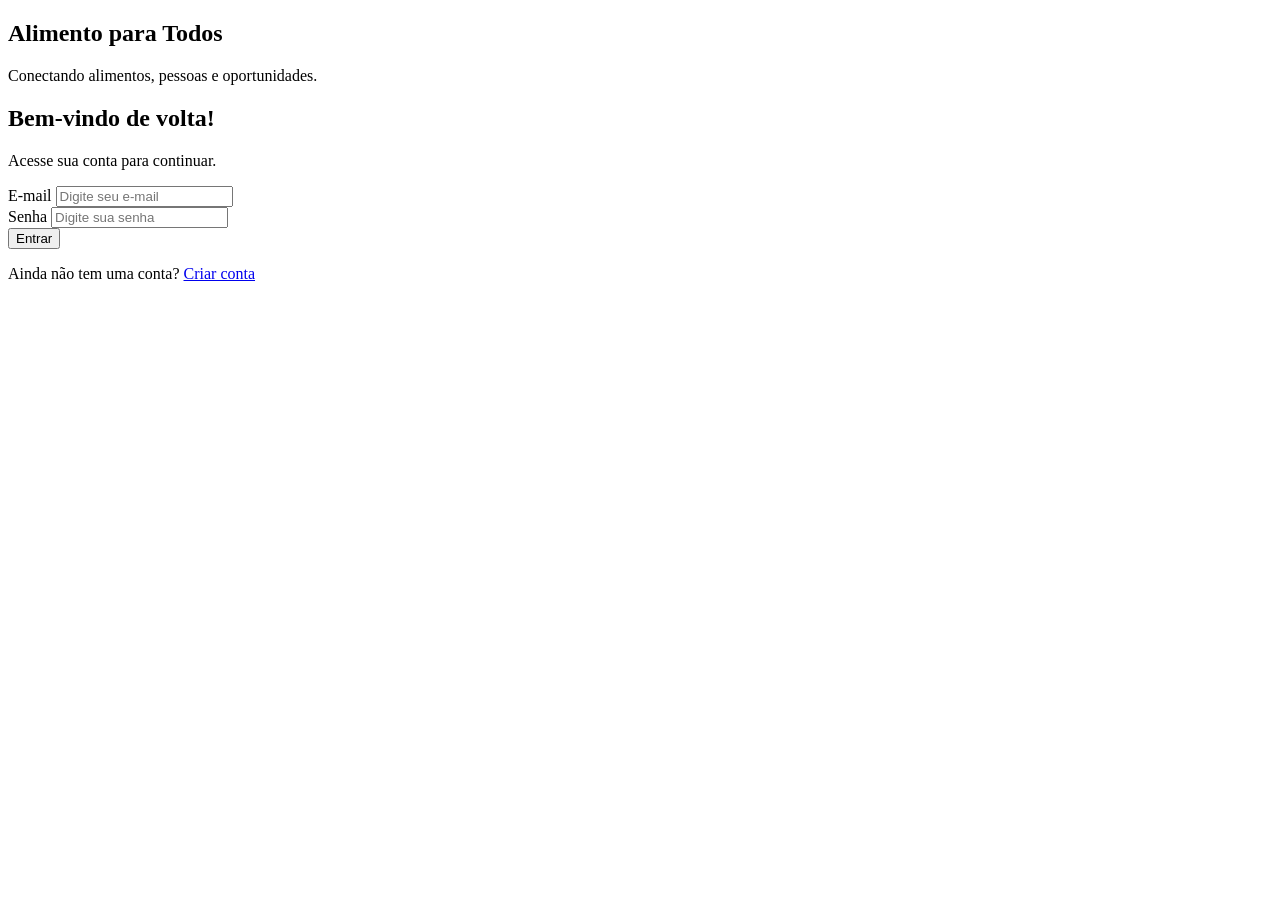
==== index.html @ 30878cf6 "Move páginas HTML para a raiz e para as pastas de perfil Co-Authored-By: Claude Opus 5.5 <noreply@an" ====
<!DOCTYPE html>
<html lang="pt-br">

<head>
    <meta charset="UTF-8">
    <meta name="viewport" content="width=device-width, initial-scale=1.0">

    <title>Login | Alimento para Todos</title>

    <link rel="preconnect" href="https://fonts.googleapis.com">
    <link rel="preconnect" href="https://fonts.gstatic.com" crossorigin>

    <link href="https://fonts.googleapis.com/css2?family=Inter:wght@400;500;600;700&family=Poppins:wght@400;500;600;700&display=swap" rel="stylesheet">

    <link rel="stylesheet" href="../css/style.css">
    <link rel="stylesheet" href="../css/login.css">

</head>

<body>

    <main class="login-container">

        <section class="login-card">

            <div class="logo">
                <h1>Alimento para Todos</h1>
                <p>Conectando alimentos, pessoas e oportunidades.</p>
            </div>

            <div class="login-titulo">
                <h2>Bem-vindo de volta!</h2>
                <p>Acesse sua conta para continuar.</p>
            </div>

            <form action="#" method="POST">

                <div class="campo">
                    <label for="email">E-mail</label>
                    <input
                        type="email"
                        id="email"
                        name="email"
                        placeholder="Digite seu e-mail"
                        required
                    >
                </div>

                <div class="campo">
                    <label for="senha">Senha</label>
                    <input
                        type="password"
                        id="senha"
                        name="senha"
                        placeholder="Digite sua senha"
                        required
                    >
                </div>

                <button type="submit" class="btn-entrar">
                    Entrar
                </button>

            </form>

            <div class="login-cadastro">
                <p>
                    Ainda não tem uma conta?
                    <a href="cadastro.html">Criar conta</a>
                </p>
            </div>

        </section>

    </main>

</body>

</html>
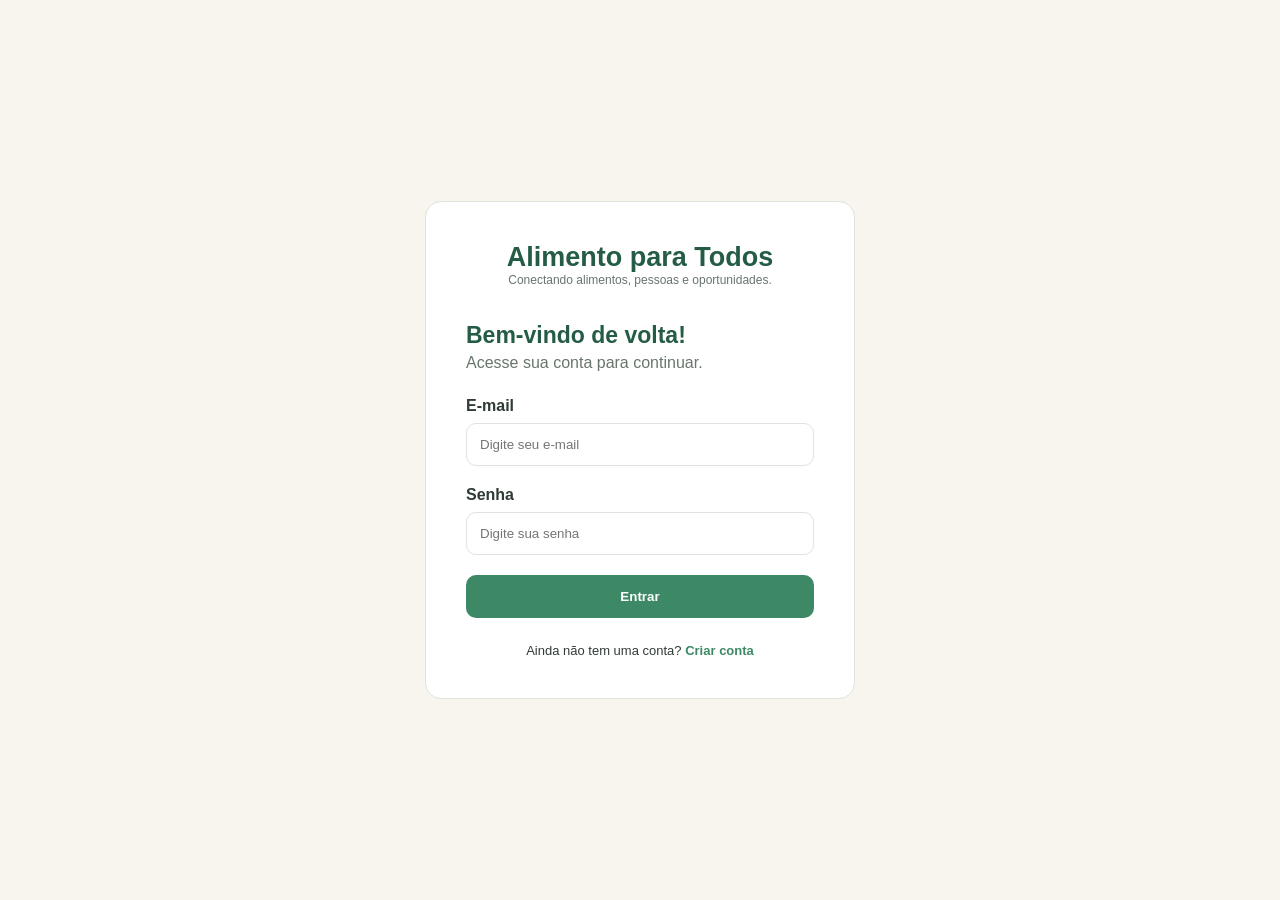
==== commit 1b31d738: "Corrige caminhos dos HTML e prepara páginas para os scripts Co-Authored-By: Claude Opus 5.5 <noreply" ====
--- a/index.html
+++ b/index.html
@@ -13,12 +13,12 @@
 
     <link href="https://fonts.googleapis.com/css2?family=Inter:wght@400;500;600;700&family=Poppins:wght@400;500;600;700&display=swap" rel="stylesheet">
 
-    <link rel="stylesheet" href="../css/style.css">
-    <link rel="stylesheet" href="../css/login.css">
+    <link rel="stylesheet" href="assets/css/style.css">
+    <link rel="stylesheet" href="assets/css/login.css">
 
 </head>
 
-<body>
+<body data-area="publica">
 
     <main class="login-container">
 
@@ -34,7 +34,9 @@
                 <p>Acesse sua conta para continuar.</p>
             </div>
 
-            <form action="#" method="POST">
+            <form id="form-login" action="#" method="POST">
+
+                <p class="mensagem" id="mensagem" role="alert"></p>
 
                 <div class="campo">
                     <label for="email">E-mail</label>
@@ -43,6 +45,7 @@
                         id="email"
                         name="email"
                         placeholder="Digite seu e-mail"
+                        autocomplete="email"
                         required
                     >
                 </div>
@@ -54,6 +57,7 @@
                         id="senha"
                         name="senha"
                         placeholder="Digite sua senha"
+                        autocomplete="current-password"
                         required
                     >
                 </div>
@@ -75,6 +79,11 @@
 
     </main>
 
+    <script src="assets/js/utils.js"></script>
+    <script src="assets/js/api.js"></script>
+    <script src="assets/js/auth.js"></script>
+    <script src="assets/js/paginas/login.js"></script>
+
 </body>
 
 </html>
--- a/assets/css/style.css
+++ b/assets/css/style.css
@@ -0,0 +1,47 @@
+
+:root {
+
+    --verde-principal: #245C45;
+    --verde-natural: #3D8965;
+    --verde-suave: #A8CDB2;
+    --verde-claro: #EAF2E9;
+
+    --creme: #F7F5ED;
+    --branco: #FFFFFF;
+
+    --texto-principal: #303B34;
+    --texto-secundario: #68756C;
+
+    --borda: #DDE5DC;
+
+    --fonte-titulo: 'Poppins', sans-serif;
+    --fonte-texto: 'Inter', sans-serif;
+
+}
+
+* {
+    margin: 0;
+    padding: 0;
+    box-sizing: border-box;
+}
+
+body {
+    font-family: var(--fonte-texto);
+    background-color: var(--creme);
+    color: var(--texto-principal);
+}
+
+
+h1, h2, h3, h4 {
+    font-family: var(--fonte-titulo);
+    color: var(--verde-principal);
+}
+
+a {
+    color: var(--verde-natural);
+    text-decoration: none;
+}
+
+a:hover {
+    color: var(--verde-principal);
+}
--- a/assets/css/login.css
+++ b/assets/css/login.css
@@ -0,0 +1,118 @@
+
+.login-container {
+    min-height: 100vh;
+
+    display: flex;
+    align-items: center;
+    justify-content: center;
+
+    padding: 20px;
+}
+
+.login-card {
+    width: 100%;
+    max-width: 430px;
+
+    background-color: var(--branco);
+
+    padding: 40px;
+
+    border: 1px solid var(--borda);
+    border-radius: 16px;
+}
+
+.logo {
+    text-align: center;
+    margin-bottom: 35px;
+}
+
+.logo h1 {
+    font-size: 27px;
+    font-weight: 700;
+}
+
+.logo p {
+    color: var(--texto-secundario);
+    font-size: 12px;
+}
+
+.login-titulo {
+    margin-bottom: 25px;
+}
+
+.login-titulo h2 {
+    font-size: 23px;
+    margin-bottom: 5px;
+}
+
+.login-titulo p {
+    color: var(--texto-secundario);
+}
+
+.campo {
+    margin-bottom: 20px;
+}
+
+.campo label {
+    display: block;
+    margin-bottom: 8px;
+    font-weight: 600;
+}
+
+.campo input {
+    width: 100%;
+    padding: 13px;
+
+    border: 1px solid var(--borda);
+    border-radius: 10px;
+
+    outline: none;
+    font-family: var(--fonte-texto);
+}
+
+.campo input:focus {
+    border-color: var(--verde-natural);
+}
+
+
+.btn-entrar {
+    width: 100%;
+    padding: 14px;
+
+    background-color: var(--verde-natural);
+    color: var(--branco);
+
+    border: none;
+    border-radius: 10px;
+
+    font-weight: 600;
+    cursor: pointer;
+}
+
+.btn-entrar:hover {
+    background-color: var(--verde-principal);
+}
+
+
+.login-cadastro {
+    text-align: center;
+    margin-top: 25px;
+
+    font-size: 13px;
+}
+
+.login-cadastro a {
+    font-weight: 700;
+}
+
+@media (max-width: 480px) {
+
+    .login-card {
+        padding: 28px 22px;
+    }
+
+    .logo h1 {
+        font-size: 23px;
+    }
+
+}
